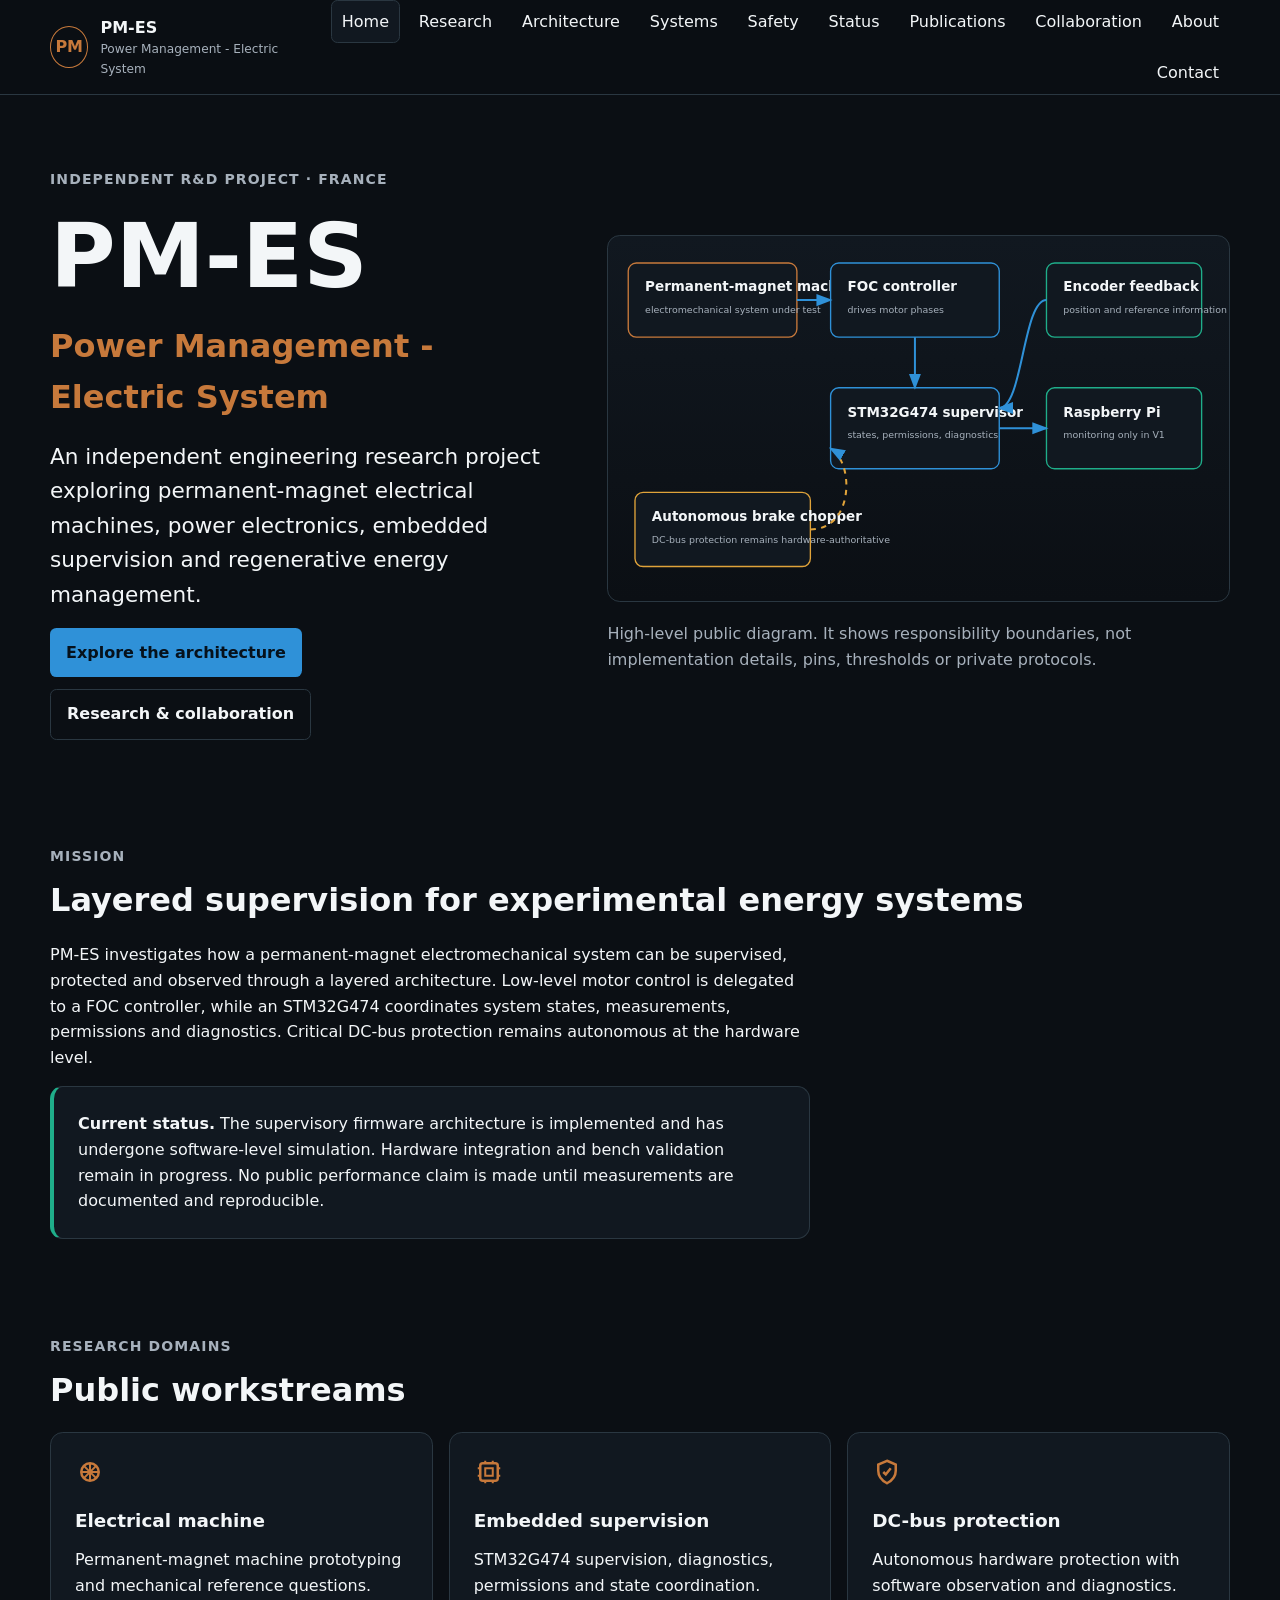
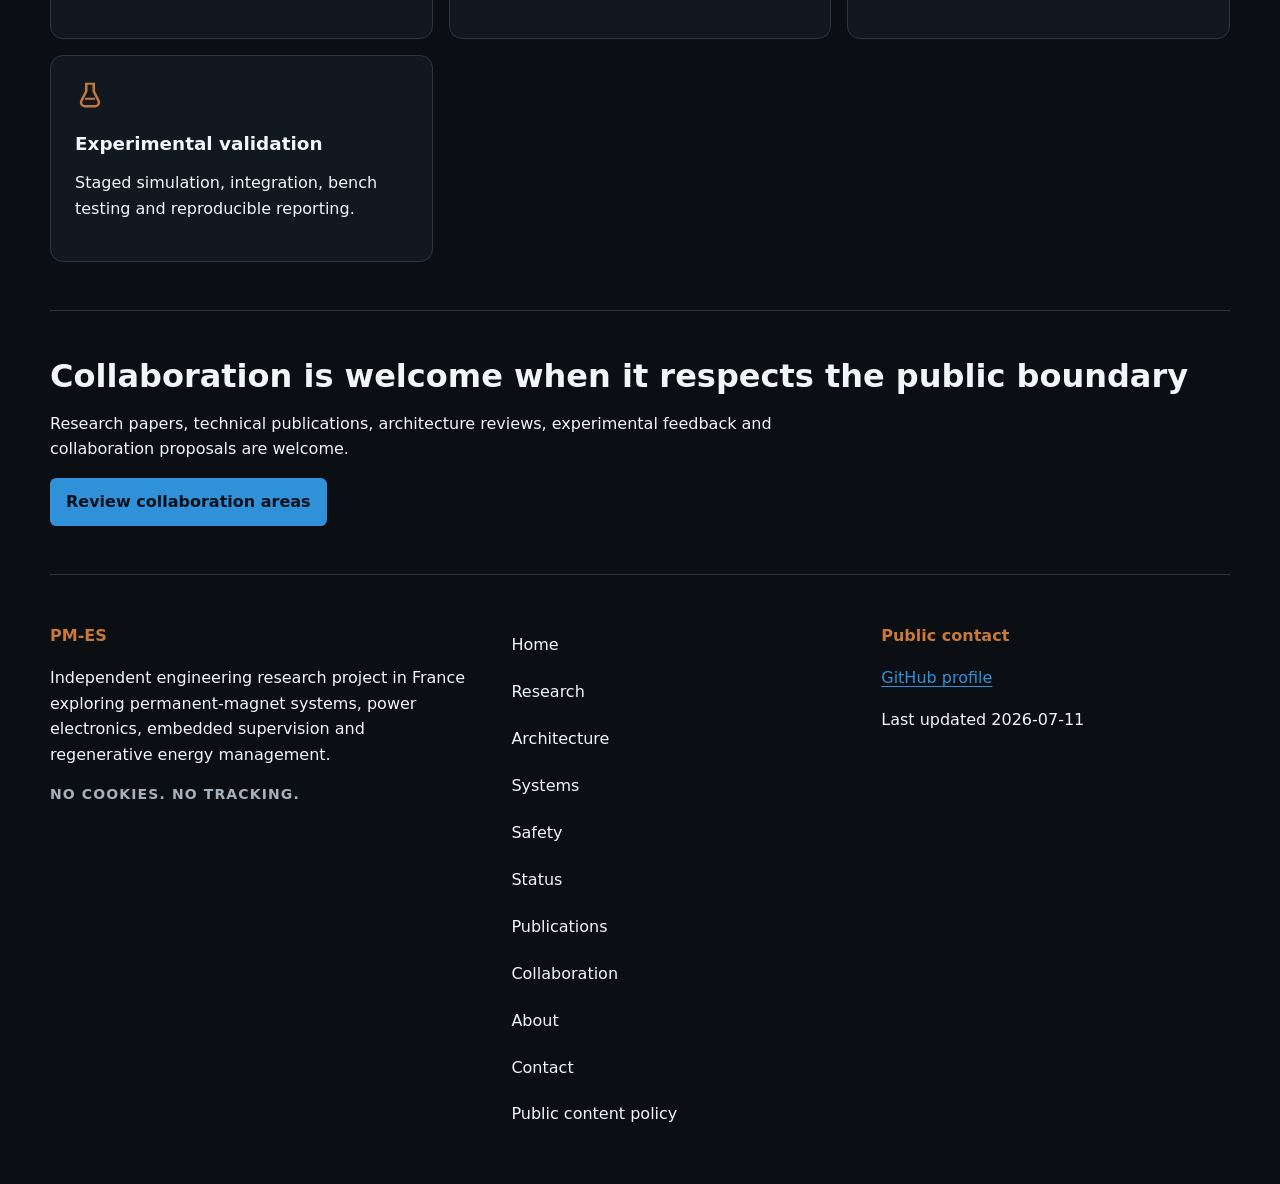
==== index.html @ eeaddd7f "Build public PM-ES website" ====
<!doctype html>
<html lang="en">
  <head>
    <meta charset="utf-8">
    <meta name="viewport" content="width=device-width, initial-scale=1">
    <title>PM-ES | Embedded Energy Research</title>
    <meta name="description" content="PM-ES is an independent R&D project in France exploring permanent-magnet machines, power electronics, embedded supervision and regenerative energy management.">
    <meta name="robots" content="index,follow">
    <link rel="canonical" href="https://juggerknot18.github.io/PM-ES/">
    <meta property="og:type" content="website">
    <meta property="og:site_name" content="PM-ES">
    <meta property="og:title" content="PM-ES | Embedded Energy Research">
    <meta property="og:description" content="PM-ES is an independent R&D project in France exploring permanent-magnet machines, power electronics, embedded supervision and regenerative energy management.">
    <meta property="og:url" content="https://juggerknot18.github.io/PM-ES/">
    <meta name="twitter:card" content="summary">
    <meta name="twitter:title" content="PM-ES | Embedded Energy Research">
    <meta name="twitter:description" content="PM-ES is an independent R&D project in France exploring permanent-magnet machines, power electronics, embedded supervision and regenerative energy management.">
    <meta name="theme-color" content="#0B0F14">
    <link rel="manifest" href="site.webmanifest">
    <link rel="icon" href="favicon.svg" type="image/svg+xml">
    <link rel="stylesheet" href="assets/css/main.css">
    <script type="application/ld+json">
{
  "@context": "https://schema.org",
  "@type": ["Project", "ResearchProject"],
  "name": "PM-ES",
  "alternateName": "Power Management - Electric System",
  "description": "Independent R&D project in France exploring permanent-magnet electrical machines, power electronics, embedded supervision and regenerative energy management.",
  "url": "https://juggerknot18.github.io/PM-ES/",
  "sameAs": ["https://github.com/Juggerknot18/PM-ES"],
  "keywords": [
    "permanent-magnet electrical machines",
    "power electronics",
    "STM32",
    "embedded systems",
    "motor supervision",
    "DC bus protection",
    "regenerative energy"
  ],
  "location": {
    "@type": "Country",
    "name": "France"
  }
}
</script>
  </head>
  <body>
    <a class="skip-link" href="#main-content">Skip to main content</a>
    <header class="site-header">
      <div class="header-inner">
        <a class="brand" href="./" aria-label="PM-ES home">
          <span class="brand-mark" aria-hidden="true">PM</span>
          <span><strong>PM-ES</strong><small>Power Management - Electric System</small></span>
        </a>
        <button class="menu-button" type="button" aria-controls="primary-navigation" aria-expanded="false">
          <span class="menu-lines" aria-hidden="true"></span>
          <span class="visually-hidden">Toggle navigation</span>
        </button>
        <nav id="primary-navigation" class="primary-nav" aria-label="Primary navigation">
          <a href="./" aria-current="page">Home</a>
<a href="research/">Research</a>
<a href="architecture/">Architecture</a>
<a href="systems/">Systems</a>
<a href="safety/">Safety</a>
<a href="status/">Status</a>
<a href="publications/">Publications</a>
<a href="collaboration/">Collaboration</a>
<a href="about/">About</a>
<a href="contact/">Contact</a>
        </nav>
      </div>
    </header>
    <main id="main-content">
      <section class="hero">
      <div class="hero-copy">
        <p class="eyebrow">Independent R&amp;D Project · France</p>
        <h1>PM-ES</h1>
        <p class="subtitle">Power Management - Electric System</p>
        <p class="lead">An independent engineering research project exploring permanent-magnet electrical machines, power electronics, embedded supervision and regenerative energy management.</p>
        <div class="actions">
          <a class="button primary" href="architecture/">Explore the architecture</a>
          <a class="button secondary" href="research/">Research &amp; collaboration</a>
        </div>
      </div>
      <figure class="system-diagram" aria-labelledby="diagram-title" aria-describedby="diagram-desc">
      <svg role="img" viewBox="0 0 920 540" xmlns="http://www.w3.org/2000/svg">
        <title id="diagram-title">PM-ES architecture at a glance</title>
        <desc id="diagram-desc">The FOC controller drives the permanent-magnet machine. The STM32 supervisor exchanges high-level commands with the controller, receives encoder feedback, observes the autonomous brake chopper, and sends monitoring data to the Raspberry Pi.</desc>
        <defs>
          <marker id="arrow" markerWidth="10" markerHeight="10" refX="7" refY="3" orient="auto" markerUnits="strokeWidth">
            <path d="M0,0 L0,6 L8,3 z" fill="#2F91D8"></path>
          </marker>
        </defs>
        <rect x="30" y="40" width="250" height="110" rx="12" class="diagram-box machine"></rect>
        <text x="55" y="82">Permanent-magnet machine</text>
        <text x="55" y="114" class="diagram-note">electromechanical system under test</text>
        <rect x="330" y="40" width="250" height="110" rx="12" class="diagram-box control"></rect>
        <text x="355" y="82">FOC controller</text>
        <text x="355" y="114" class="diagram-note">drives motor phases</text>
        <rect x="330" y="225" width="250" height="120" rx="12" class="diagram-box supervisor"></rect>
        <text x="355" y="268">STM32G474 supervisor</text>
        <text x="355" y="300" class="diagram-note">states, permissions, diagnostics</text>
        <rect x="650" y="225" width="230" height="120" rx="12" class="diagram-box monitor"></rect>
        <text x="675" y="268">Raspberry Pi</text>
        <text x="675" y="300" class="diagram-note">monitoring only in V1</text>
        <rect x="40" y="380" width="260" height="110" rx="12" class="diagram-box safety"></rect>
        <text x="65" y="423">Autonomous brake chopper</text>
        <text x="65" y="455" class="diagram-note">DC-bus protection remains hardware-authoritative</text>
        <rect x="650" y="40" width="230" height="110" rx="12" class="diagram-box sensor"></rect>
        <text x="675" y="82">Encoder feedback</text>
        <text x="675" y="114" class="diagram-note">position and reference information</text>
        <path d="M280 95 H330" class="diagram-line" marker-end="url(#arrow)"></path>
        <path d="M455 150 V225" class="diagram-line" marker-end="url(#arrow)"></path>
        <path d="M580 285 H650" class="diagram-line" marker-end="url(#arrow)"></path>
        <path d="M650 95 C615 95 615 255 580 255" class="diagram-line" marker-end="url(#arrow)"></path>
        <path d="M300 435 C365 435 365 335 330 315" class="diagram-line observed" marker-end="url(#arrow)"></path>
      </svg>
      <figcaption>High-level public diagram. It shows responsibility boundaries, not implementation details, pins, thresholds or private protocols.</figcaption>
    </figure>
    </section>
    <section class="content-band">
      <div class="section-heading">
        <p class="eyebrow">Mission</p>
        <h2>Layered supervision for experimental energy systems</h2>
      </div>
      <p>PM-ES investigates how a permanent-magnet electromechanical system can be supervised, protected and observed through a layered architecture. Low-level motor control is delegated to a FOC controller, while an STM32G474 coordinates system states, measurements, permissions and diagnostics. Critical DC-bus protection remains autonomous at the hardware level.</p>
      <div class="notice status"><strong>Current status.</strong> The supervisory firmware architecture is implemented and has undergone software-level simulation. Hardware integration and bench validation remain in progress. No public performance claim is made until measurements are documented and reproducible.</div>
    </section>
    <section class="content-band">
      <div class="section-heading">
        <p class="eyebrow">Research domains</p>
        <h2>Public workstreams</h2>
      </div>
      <div class="card-grid">
<article class="info-card">
          <svg aria-hidden="true"><use href="assets/icons/sprite.svg#icon-machine"></use></svg>
          <h3>Electrical machine</h3>
          <p>Permanent-magnet machine prototyping and mechanical reference questions.</p>
        </article>
<article class="info-card">
          <svg aria-hidden="true"><use href="assets/icons/sprite.svg#icon-supervision"></use></svg>
          <h3>Embedded supervision</h3>
          <p>STM32G474 supervision, diagnostics, permissions and state coordination.</p>
        </article>
<article class="info-card">
          <svg aria-hidden="true"><use href="assets/icons/sprite.svg#icon-safety"></use></svg>
          <h3>DC-bus protection</h3>
          <p>Autonomous hardware protection with software observation and diagnostics.</p>
        </article>
<article class="info-card">
          <svg aria-hidden="true"><use href="assets/icons/sprite.svg#icon-research"></use></svg>
          <h3>Experimental validation</h3>
          <p>Staged simulation, integration, bench testing and reproducible reporting.</p>
        </article>
</div>
    </section>
    <section class="cta-band">
      <h2>Collaboration is welcome when it respects the public boundary</h2>
      <p>Research papers, technical publications, architecture reviews, experimental feedback and collaboration proposals are welcome.</p>
      <a class="button primary" href="collaboration/">Review collaboration areas</a>
    </section>
    </main>
    <footer class="site-footer">
      <div class="footer-grid">
        <div>
          <p class="footer-title">PM-ES</p>
          <p>Independent engineering research project in France exploring permanent-magnet systems, power electronics, embedded supervision and regenerative energy management.</p>
          <p class="fine-print">No cookies. No tracking.</p>
        </div>
        <nav aria-label="Footer navigation" class="footer-links">
          <a href="./" aria-current="page">Home</a>
<a href="research/">Research</a>
<a href="architecture/">Architecture</a>
<a href="systems/">Systems</a>
<a href="safety/">Safety</a>
<a href="status/">Status</a>
<a href="publications/">Publications</a>
<a href="collaboration/">Collaboration</a>
<a href="about/">About</a>
<a href="contact/">Contact</a>
          <a href="PUBLIC_CONTENT_POLICY.md">Public content policy</a>
        </nav>
        <div>
          <p class="footer-title">Public contact</p>
          <p><a href="https://github.com/Juggerknot18" rel="noopener noreferrer">GitHub profile</a></p>
          <p>Last updated <time datetime="2026-07-11">2026-07-11</time></p>
        </div>
      </div>
    </footer>
    <script src="assets/js/progressive.js" defer></script>
  </body>
</html>
---- assets/css/main.css ----
/* 01. Reset and defaults */
*, *::before, *::after { box-sizing: border-box; }
html { color-scheme: dark; scroll-behavior: smooth; }
body { margin: 0; background: var(--color-bg); color: var(--color-text); font-family: var(--font-sans); line-height: 1.6; }
img, svg { max-width: 100%; }
a { color: var(--color-blue); text-underline-offset: 0.18em; }
a:hover { color: var(--color-emerald); }
table { border-collapse: collapse; width: 100%; }
th, td { text-align: left; vertical-align: top; }
/* 02. Design tokens */
:root {
  --color-bg: #0B0F14;
  --color-surface: #111820;
  --color-elevated: #16212B;
  --color-border: #2A3741;
  --color-text: #F3F6F8;
  --color-muted: #A7B1BC;
  --color-blue: #2F91D8;
  --color-emerald: #1FAE8A;
  --color-copper: #C7793B;
  --color-warning: #E0A33A;
  --color-critical: #E15C5C;
  --font-sans: ui-sans-serif, system-ui, -apple-system, BlinkMacSystemFont, "Segoe UI", sans-serif;
  --font-mono: ui-monospace, "SFMono-Regular", Consolas, "Liberation Mono", monospace;
  --content-max: 1180px;
  --reading-max: 760px;
  --space-1: 0.25rem;
  --space-2: 0.5rem;
  --space-3: 0.75rem;
  --space-4: 1rem;
  --space-6: 1.5rem;
  --space-8: 2rem;
  --space-12: 3rem;
  --space-16: 4rem;
  --radius-sm: 0.4rem;
  --radius-md: 0.8rem;
}
/* 03. Typography */
h1, h2, h3 { line-height: 1.1; margin: 0 0 var(--space-4); letter-spacing: 0; }
h1 { font-size: clamp(2rem, 4vw, 3.5rem); font-weight: 700; }
.hero h1 { font-size: clamp(2.6rem, 7vw, 6rem); font-weight: 750; }
h2 { font-size: clamp(1.45rem, 2.5vw, 2.2rem); font-weight: 680; }
h3 { font-size: 1.15rem; font-weight: 650; }
p { margin: 0 0 var(--space-4); max-width: var(--reading-max); }
.lead { font-size: clamp(1.08rem, 1.8vw, 1.35rem); color: var(--color-text); }
.subtitle { font-size: clamp(1.25rem, 3vw, 2rem); color: var(--color-copper); font-weight: 650; }
.eyebrow, .meta, .fine-print { color: var(--color-muted); font-size: 0.875rem; font-weight: 650; letter-spacing: 0.08em; text-transform: uppercase; }
/* 04. Layout */
.site-header { position: sticky; top: 0; z-index: 20; background: rgba(11, 15, 20, 0.96); border-bottom: 1px solid var(--color-border); }
.header-inner, .footer-grid, main > section { width: min(calc(100% - 2rem), var(--content-max)); margin-inline: auto; }
.header-inner { min-height: 76px; display: flex; align-items: center; justify-content: space-between; gap: var(--space-4); }
.hero { min-height: 78vh; display: grid; grid-template-columns: minmax(0, 0.9fr) minmax(360px, 1.1fr); align-items: center; gap: var(--space-12); padding-block: var(--space-16) var(--space-12); }
.page-hero, .content-band, .cta-band { padding-block: var(--space-12); }
.page-hero { border-bottom: 1px solid var(--color-border); }
.section-heading { margin-bottom: var(--space-6); }
.card-grid, .workstream-list { display: grid; grid-template-columns: repeat(3, minmax(0, 1fr)); gap: var(--space-4); }
.workstream-list { grid-template-columns: repeat(2, minmax(0, 1fr)); }
.related-links { display: flex; flex-wrap: wrap; gap: var(--space-3); align-items: center; border-top: 1px solid var(--color-border); }
.related-links h2 { flex-basis: 100%; }
.footer-grid { display: grid; grid-template-columns: 1.2fr 1fr 1fr; gap: var(--space-8); padding-block: var(--space-12); }
/* 05. Navigation */
.brand { display: inline-flex; align-items: center; gap: var(--space-3); color: var(--color-text); text-decoration: none; min-width: 190px; }
.brand small { display: block; color: var(--color-muted); font-size: 0.76rem; }
.brand-mark { display: grid; place-items: center; width: 42px; height: 42px; border: 1px solid var(--color-copper); color: var(--color-copper); border-radius: 50%; font-weight: 800; }
.primary-nav { display: flex; flex-wrap: wrap; justify-content: flex-end; gap: var(--space-2); }
.primary-nav a, .footer-links a, .related-links a { color: var(--color-text); text-decoration: none; border: 1px solid transparent; border-radius: var(--radius-sm); padding: 0.48rem 0.62rem; }
.primary-nav a:hover, .primary-nav a[aria-current="page"], .footer-links a:hover, .related-links a:hover { border-color: var(--color-border); background: var(--color-surface); }
.menu-button { display: none; min-width: 44px; min-height: 44px; border: 1px solid var(--color-border); border-radius: var(--radius-sm); background: var(--color-surface); color: var(--color-text); }
.menu-lines, .menu-lines::before, .menu-lines::after { display: block; width: 20px; height: 2px; background: currentColor; margin-inline: auto; content: ""; }
.menu-lines::before { transform: translateY(-6px); }
.menu-lines::after { transform: translateY(4px); }
.footer-links { display: grid; gap: var(--space-1); }
/* 06. Components */
.button { display: inline-flex; align-items: center; justify-content: center; min-height: 44px; padding: 0.72rem 1rem; border-radius: var(--radius-sm); font-weight: 700; text-decoration: none; }
.button.primary { background: var(--color-blue); color: #06111b; }
.button.secondary { border: 1px solid var(--color-border); color: var(--color-text); }
.actions { display: flex; flex-wrap: wrap; gap: var(--space-3); }
.info-card, .workstream-list article, .notice { border: 1px solid var(--color-border); background: var(--color-surface); border-radius: var(--radius-md); padding: var(--space-6); }
.info-card svg { width: 30px; height: 30px; color: var(--color-copper); margin-bottom: var(--space-4); }
.notice { max-width: var(--reading-max); }
.notice.status { border-left: 4px solid var(--color-emerald); }
.notice.caution { border-left: 4px solid var(--color-warning); }
.notice.info { border-left: 4px solid var(--color-blue); }
.cta-band { border-block: 1px solid var(--color-border); }
.check-list { padding-left: 1.2rem; max-width: var(--reading-max); }
.check-list li { margin-bottom: var(--space-2); }
.two-column { columns: 2; column-gap: var(--space-8); }
.table-wrap { overflow-x: auto; border: 1px solid var(--color-border); border-radius: var(--radius-md); background: var(--color-surface); }
caption { text-align: left; padding: var(--space-4); color: var(--color-muted); font-weight: 650; }
th, td { padding: var(--space-3) var(--space-4); border-top: 1px solid var(--color-border); }
th { color: var(--color-text); background: var(--color-elevated); }
.contact-link { max-width: none; }
.footer-title { font-weight: 750; color: var(--color-copper); }
/* 07. Page-specific patterns */
.system-diagram { margin: 0; }
.system-diagram svg { width: 100%; height: auto; min-height: 320px; border: 1px solid var(--color-border); border-radius: var(--radius-md); background: linear-gradient(180deg, var(--color-surface), var(--color-bg)); }
.diagram-box { fill: #111820; stroke-width: 2; }
.machine { stroke: var(--color-copper); }
.control, .supervisor { stroke: var(--color-blue); }
.monitor, .sensor { stroke: var(--color-emerald); }
.safety { stroke: var(--color-warning); }
.diagram-line { fill: none; stroke: var(--color-blue); stroke-width: 3; }
.diagram-line.observed { stroke: var(--color-warning); stroke-dasharray: 8 8; }
.system-diagram text { fill: var(--color-text); font: 700 20px var(--font-sans); }
.system-diagram .diagram-note { fill: var(--color-muted); font: 500 14px var(--font-sans); }
.system-diagram figcaption { color: var(--color-muted); margin-top: var(--space-3); }
/* 08. Utilities */
.skip-link { position: absolute; left: 1rem; top: 1rem; transform: translateY(-150%); background: var(--color-blue); color: #06111b; padding: 0.7rem 1rem; border-radius: var(--radius-sm); z-index: 50; }
.skip-link:focus { transform: translateY(0); }
.visually-hidden { position: absolute; width: 1px; height: 1px; padding: 0; margin: -1px; overflow: hidden; clip: rect(0, 0, 0, 0); white-space: nowrap; border: 0; }
/* 09. Accessibility */
:focus-visible { outline: 3px solid var(--color-blue); outline-offset: 3px; }
@media (prefers-reduced-motion: reduce) {
  *, *::before, *::after { animation-duration: 0.01ms !important; animation-iteration-count: 1 !important; scroll-behavior: auto !important; transition-duration: 0.01ms !important; }
}
@media (max-width: 860px) {
  .header-inner { align-items: flex-start; padding-block: var(--space-3); }
  .menu-button { display: inline-grid; place-items: center; }
  .primary-nav { flex-basis: 100%; order: 3; justify-content: flex-start; }
  .js .primary-nav { display: none; }
  .js .primary-nav.is-open { display: flex; }
  .hero, .card-grid, .workstream-list, .footer-grid { grid-template-columns: 1fr; }
  .hero { min-height: auto; }
  .two-column { columns: 1; }
}
@media (max-width: 420px) {
  .header-inner, .footer-grid, main > section { width: min(calc(100% - 1rem), var(--content-max)); }
  .primary-nav a, .related-links a { width: 100%; }
  th, td { padding: var(--space-2); }
}
/* 10. Print */
@media print {
  body { background: #fff; color: #111; }
  .site-header, .site-footer, .menu-button, .skip-link, .actions { display: none; }
  a { color: #111; }
  .page-hero, .content-band, .cta-band { padding-block: 1rem; }
}
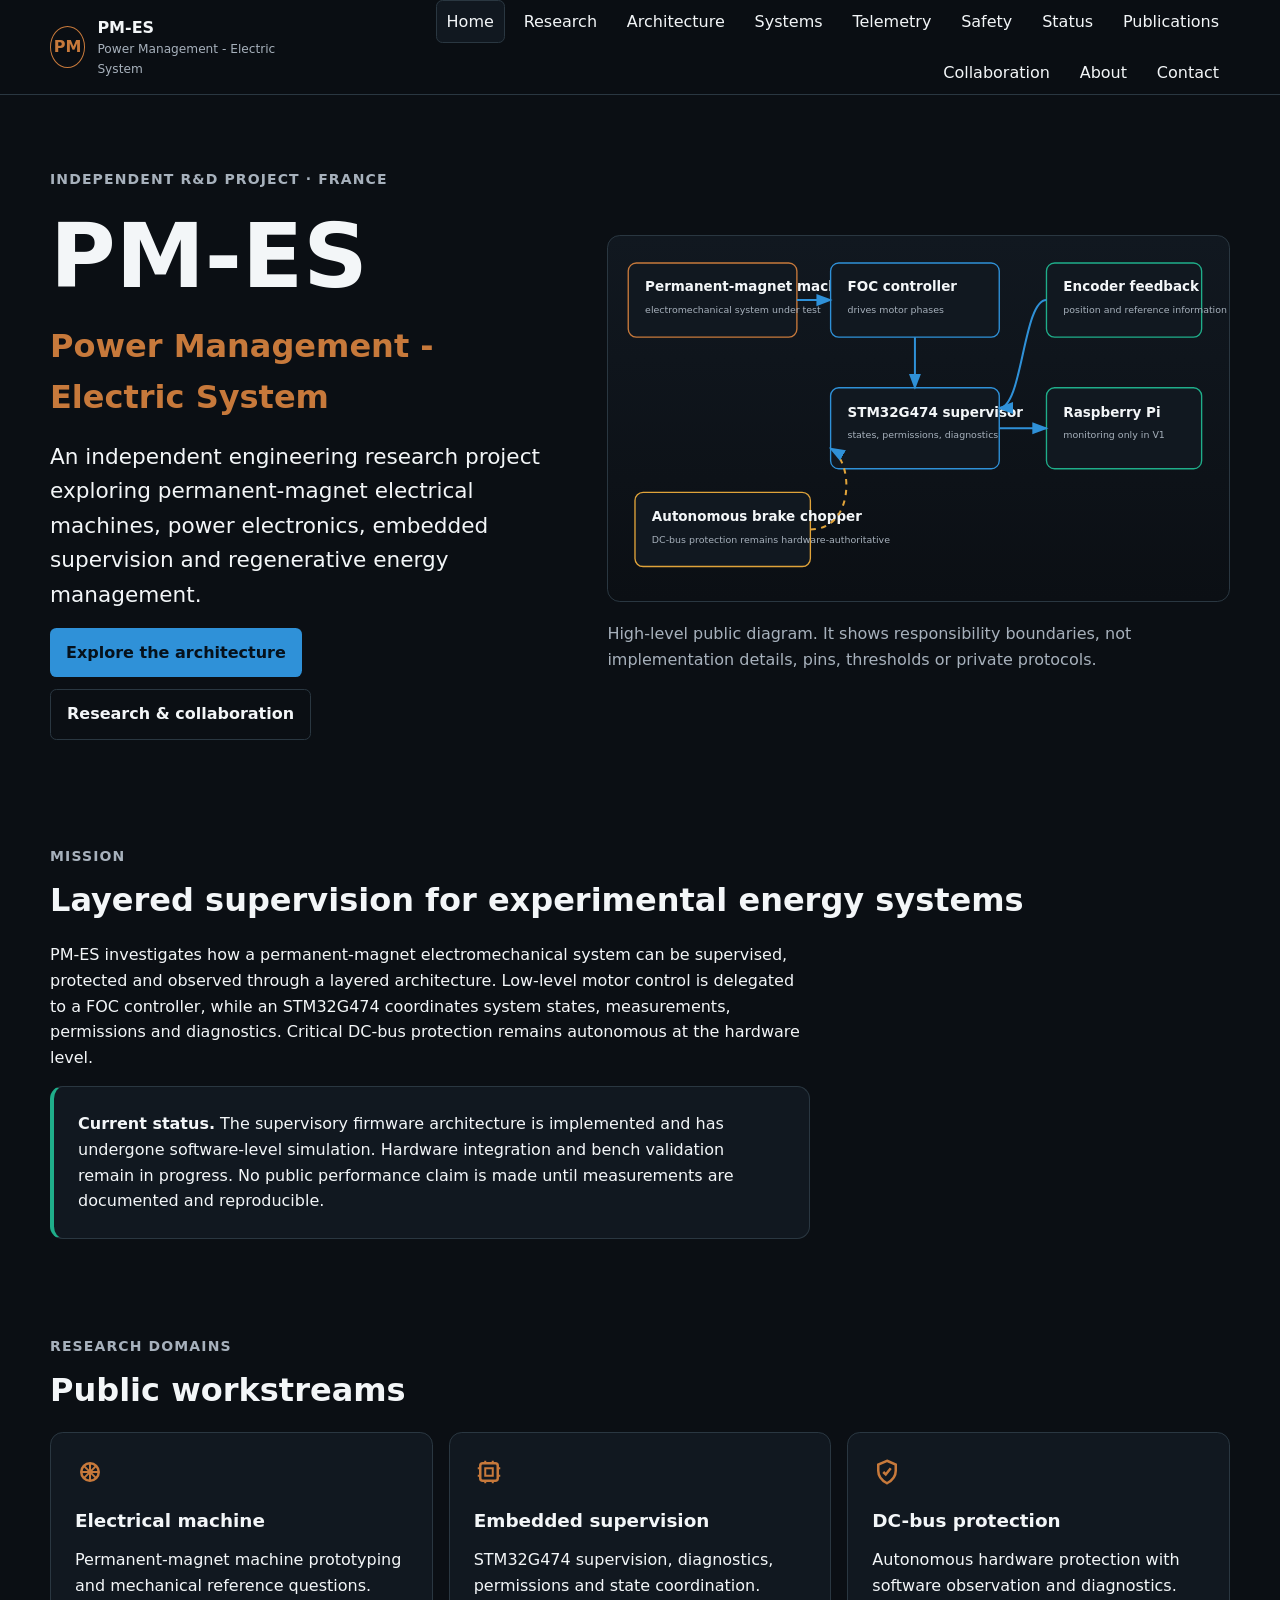
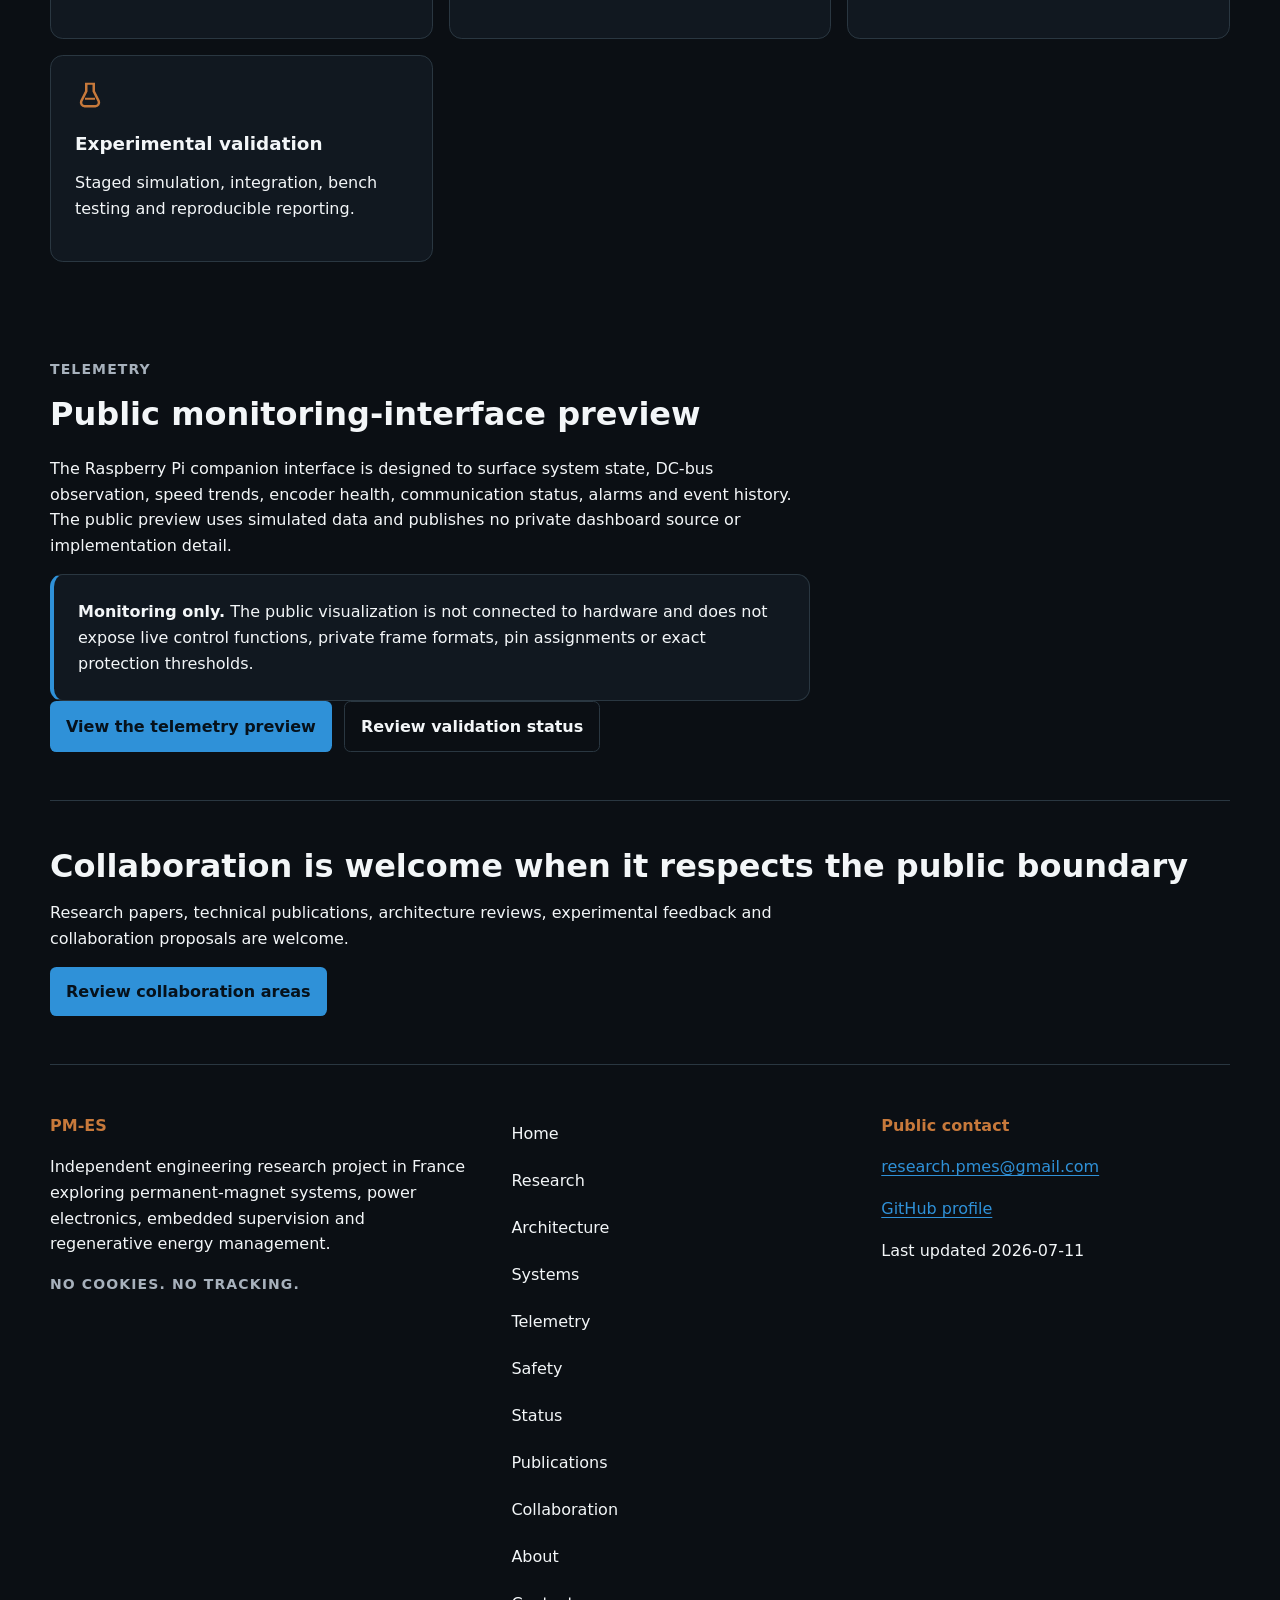
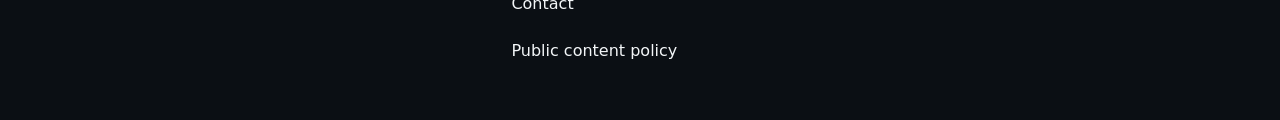
==== commit 0d576f95: "Link telemetry preview from home page" ====
--- a/index.html
+++ b/index.html
@@ -12,9 +12,17 @@
     <meta property="og:title" content="PM-ES | Embedded Energy Research">
     <meta property="og:description" content="PM-ES is an independent R&D project in France exploring permanent-magnet machines, power electronics, embedded supervision and regenerative energy management.">
     <meta property="og:url" content="https://juggerknot18.github.io/PM-ES/">
-    <meta name="twitter:card" content="summary">
+    <meta property="og:image" content="https://juggerknot18.github.io/PM-ES/assets/img/pm-es-social-card.png">
+    <meta property="og:image:secure_url" content="https://juggerknot18.github.io/PM-ES/assets/img/pm-es-social-card.png">
+    <meta property="og:image:type" content="image/png">
+    <meta property="og:image:width" content="1200">
+    <meta property="og:image:height" content="630">
+    <meta property="og:image:alt" content="PM-ES social preview card with a dark technical architecture motif.">
+    <meta name="twitter:card" content="summary_large_image">
     <meta name="twitter:title" content="PM-ES | Embedded Energy Research">
     <meta name="twitter:description" content="PM-ES is an independent R&D project in France exploring permanent-magnet machines, power electronics, embedded supervision and regenerative energy management.">
+    <meta name="twitter:image" content="https://juggerknot18.github.io/PM-ES/assets/img/pm-es-social-card.png">
+    <meta name="twitter:image:alt" content="PM-ES social preview card with a dark technical architecture motif.">
     <meta name="theme-color" content="#0B0F14">
     <link rel="manifest" href="site.webmanifest">
     <link rel="icon" href="favicon.svg" type="image/svg+xml">
@@ -35,14 +43,16 @@
     "embedded systems",
     "motor supervision",
     "DC bus protection",
-    "regenerative energy"
+    "regenerative energy",
+    "telemetry",
+    "Raspberry Pi monitoring"
   ],
   "location": {
     "@type": "Country",
     "name": "France"
   }
 }
-</script>
+    </script>
   </head>
   <body>
     <a class="skip-link" href="#main-content">Skip to main content</a>
@@ -58,107 +68,124 @@
         </button>
         <nav id="primary-navigation" class="primary-nav" aria-label="Primary navigation">
           <a href="./" aria-current="page">Home</a>
-<a href="research/">Research</a>
-<a href="architecture/">Architecture</a>
-<a href="systems/">Systems</a>
-<a href="safety/">Safety</a>
-<a href="status/">Status</a>
-<a href="publications/">Publications</a>
-<a href="collaboration/">Collaboration</a>
-<a href="about/">About</a>
-<a href="contact/">Contact</a>
+          <a href="research/">Research</a>
+          <a href="architecture/">Architecture</a>
+          <a href="systems/">Systems</a>
+          <a href="telemetry/">Telemetry</a>
+          <a href="safety/">Safety</a>
+          <a href="status/">Status</a>
+          <a href="publications/">Publications</a>
+          <a href="collaboration/">Collaboration</a>
+          <a href="about/">About</a>
+          <a href="contact/">Contact</a>
         </nav>
       </div>
     </header>
     <main id="main-content">
       <section class="hero">
-      <div class="hero-copy">
-        <p class="eyebrow">Independent R&amp;D Project · France</p>
-        <h1>PM-ES</h1>
-        <p class="subtitle">Power Management - Electric System</p>
-        <p class="lead">An independent engineering research project exploring permanent-magnet electrical machines, power electronics, embedded supervision and regenerative energy management.</p>
+        <div class="hero-copy">
+          <p class="eyebrow">Independent R&amp;D Project · France</p>
+          <h1>PM-ES</h1>
+          <p class="subtitle">Power Management - Electric System</p>
+          <p class="lead">An independent engineering research project exploring permanent-magnet electrical machines, power electronics, embedded supervision and regenerative energy management.</p>
+          <div class="actions">
+            <a class="button primary" href="architecture/">Explore the architecture</a>
+            <a class="button secondary" href="research/">Research &amp; collaboration</a>
+          </div>
+        </div>
+        <figure class="system-diagram" aria-labelledby="diagram-title" aria-describedby="diagram-desc">
+          <svg role="img" viewBox="0 0 920 540" xmlns="http://www.w3.org/2000/svg">
+            <title id="diagram-title">PM-ES architecture at a glance</title>
+            <desc id="diagram-desc">The FOC controller drives the permanent-magnet machine. The STM32 supervisor exchanges high-level commands with the controller, receives encoder feedback, observes the autonomous brake chopper, and sends monitoring data to the Raspberry Pi.</desc>
+            <defs>
+              <marker id="arrow" markerWidth="10" markerHeight="10" refX="7" refY="3" orient="auto" markerUnits="strokeWidth">
+                <path d="M0,0 L0,6 L8,3 z" fill="#2F91D8"></path>
+              </marker>
+            </defs>
+            <rect x="30" y="40" width="250" height="110" rx="12" class="diagram-box machine"></rect>
+            <text x="55" y="82">Permanent-magnet machine</text>
+            <text x="55" y="114" class="diagram-note">electromechanical system under test</text>
+            <rect x="330" y="40" width="250" height="110" rx="12" class="diagram-box control"></rect>
+            <text x="355" y="82">FOC controller</text>
+            <text x="355" y="114" class="diagram-note">drives motor phases</text>
+            <rect x="330" y="225" width="250" height="120" rx="12" class="diagram-box supervisor"></rect>
+            <text x="355" y="268">STM32G474 supervisor</text>
+            <text x="355" y="300" class="diagram-note">states, permissions, diagnostics</text>
+            <rect x="650" y="225" width="230" height="120" rx="12" class="diagram-box monitor"></rect>
+            <text x="675" y="268">Raspberry Pi</text>
+            <text x="675" y="300" class="diagram-note">monitoring only in V1</text>
+            <rect x="40" y="380" width="260" height="110" rx="12" class="diagram-box safety"></rect>
+            <text x="65" y="423">Autonomous brake chopper</text>
+            <text x="65" y="455" class="diagram-note">DC-bus protection remains hardware-authoritative</text>
+            <rect x="650" y="40" width="230" height="110" rx="12" class="diagram-box sensor"></rect>
+            <text x="675" y="82">Encoder feedback</text>
+            <text x="675" y="114" class="diagram-note">position and reference information</text>
+            <path d="M280 95 H330" class="diagram-line" marker-end="url(#arrow)"></path>
+            <path d="M455 150 V225" class="diagram-line" marker-end="url(#arrow)"></path>
+            <path d="M580 285 H650" class="diagram-line" marker-end="url(#arrow)"></path>
+            <path d="M650 95 C615 95 615 255 580 255" class="diagram-line" marker-end="url(#arrow)"></path>
+            <path d="M300 435 C365 435 365 335 330 315" class="diagram-line observed" marker-end="url(#arrow)"></path>
+          </svg>
+          <figcaption>High-level public diagram. It shows responsibility boundaries, not implementation details, pins, thresholds or private protocols.</figcaption>
+        </figure>
+      </section>
+
+      <section class="content-band">
+        <div class="section-heading">
+          <p class="eyebrow">Mission</p>
+          <h2>Layered supervision for experimental energy systems</h2>
+        </div>
+        <p>PM-ES investigates how a permanent-magnet electromechanical system can be supervised, protected and observed through a layered architecture. Low-level motor control is delegated to a FOC controller, while an STM32G474 coordinates system states, measurements, permissions and diagnostics. Critical DC-bus protection remains autonomous at the hardware level.</p>
+        <div class="notice status"><strong>Current status.</strong> The supervisory firmware architecture is implemented and has undergone software-level simulation. Hardware integration and bench validation remain in progress. No public performance claim is made until measurements are documented and reproducible.</div>
+      </section>
+
+      <section class="content-band">
+        <div class="section-heading">
+          <p class="eyebrow">Research domains</p>
+          <h2>Public workstreams</h2>
+        </div>
+        <div class="card-grid">
+          <article class="info-card">
+            <svg aria-hidden="true"><use href="assets/icons/sprite.svg#icon-machine"></use></svg>
+            <h3>Electrical machine</h3>
+            <p>Permanent-magnet machine prototyping and mechanical reference questions.</p>
+          </article>
+          <article class="info-card">
+            <svg aria-hidden="true"><use href="assets/icons/sprite.svg#icon-supervision"></use></svg>
+            <h3>Embedded supervision</h3>
+            <p>STM32G474 supervision, diagnostics, permissions and state coordination.</p>
+          </article>
+          <article class="info-card">
+            <svg aria-hidden="true"><use href="assets/icons/sprite.svg#icon-safety"></use></svg>
+            <h3>DC-bus protection</h3>
+            <p>Autonomous hardware protection with software observation and diagnostics.</p>
+          </article>
+          <article class="info-card">
+            <svg aria-hidden="true"><use href="assets/icons/sprite.svg#icon-research"></use></svg>
+            <h3>Experimental validation</h3>
+            <p>Staged simulation, integration, bench testing and reproducible reporting.</p>
+          </article>
+        </div>
+      </section>
+
+      <section class="content-band">
+        <div class="section-heading">
+          <p class="eyebrow">Telemetry</p>
+          <h2>Public monitoring-interface preview</h2>
+        </div>
+        <p>The Raspberry Pi companion interface is designed to surface system state, DC-bus observation, speed trends, encoder health, communication status, alarms and event history. The public preview uses simulated data and publishes no private dashboard source or implementation detail.</p>
+        <div class="notice info"><strong>Monitoring only.</strong> The public visualization is not connected to hardware and does not expose live control functions, private frame formats, pin assignments or exact protection thresholds.</div>
         <div class="actions">
-          <a class="button primary" href="architecture/">Explore the architecture</a>
-          <a class="button secondary" href="research/">Research &amp; collaboration</a>
-        </div>
-      </div>
-      <figure class="system-diagram" aria-labelledby="diagram-title" aria-describedby="diagram-desc">
-      <svg role="img" viewBox="0 0 920 540" xmlns="http://www.w3.org/2000/svg">
-        <title id="diagram-title">PM-ES architecture at a glance</title>
-        <desc id="diagram-desc">The FOC controller drives the permanent-magnet machine. The STM32 supervisor exchanges high-level commands with the controller, receives encoder feedback, observes the autonomous brake chopper, and sends monitoring data to the Raspberry Pi.</desc>
-        <defs>
-          <marker id="arrow" markerWidth="10" markerHeight="10" refX="7" refY="3" orient="auto" markerUnits="strokeWidth">
-            <path d="M0,0 L0,6 L8,3 z" fill="#2F91D8"></path>
-          </marker>
-        </defs>
-        <rect x="30" y="40" width="250" height="110" rx="12" class="diagram-box machine"></rect>
-        <text x="55" y="82">Permanent-magnet machine</text>
-        <text x="55" y="114" class="diagram-note">electromechanical system under test</text>
-        <rect x="330" y="40" width="250" height="110" rx="12" class="diagram-box control"></rect>
-        <text x="355" y="82">FOC controller</text>
-        <text x="355" y="114" class="diagram-note">drives motor phases</text>
-        <rect x="330" y="225" width="250" height="120" rx="12" class="diagram-box supervisor"></rect>
-        <text x="355" y="268">STM32G474 supervisor</text>
-        <text x="355" y="300" class="diagram-note">states, permissions, diagnostics</text>
-        <rect x="650" y="225" width="230" height="120" rx="12" class="diagram-box monitor"></rect>
-        <text x="675" y="268">Raspberry Pi</text>
-        <text x="675" y="300" class="diagram-note">monitoring only in V1</text>
-        <rect x="40" y="380" width="260" height="110" rx="12" class="diagram-box safety"></rect>
-        <text x="65" y="423">Autonomous brake chopper</text>
-        <text x="65" y="455" class="diagram-note">DC-bus protection remains hardware-authoritative</text>
-        <rect x="650" y="40" width="230" height="110" rx="12" class="diagram-box sensor"></rect>
-        <text x="675" y="82">Encoder feedback</text>
-        <text x="675" y="114" class="diagram-note">position and reference information</text>
-        <path d="M280 95 H330" class="diagram-line" marker-end="url(#arrow)"></path>
-        <path d="M455 150 V225" class="diagram-line" marker-end="url(#arrow)"></path>
-        <path d="M580 285 H650" class="diagram-line" marker-end="url(#arrow)"></path>
-        <path d="M650 95 C615 95 615 255 580 255" class="diagram-line" marker-end="url(#arrow)"></path>
-        <path d="M300 435 C365 435 365 335 330 315" class="diagram-line observed" marker-end="url(#arrow)"></path>
-      </svg>
-      <figcaption>High-level public diagram. It shows responsibility boundaries, not implementation details, pins, thresholds or private protocols.</figcaption>
-    </figure>
-    </section>
-    <section class="content-band">
-      <div class="section-heading">
-        <p class="eyebrow">Mission</p>
-        <h2>Layered supervision for experimental energy systems</h2>
-      </div>
-      <p>PM-ES investigates how a permanent-magnet electromechanical system can be supervised, protected and observed through a layered architecture. Low-level motor control is delegated to a FOC controller, while an STM32G474 coordinates system states, measurements, permissions and diagnostics. Critical DC-bus protection remains autonomous at the hardware level.</p>
-      <div class="notice status"><strong>Current status.</strong> The supervisory firmware architecture is implemented and has undergone software-level simulation. Hardware integration and bench validation remain in progress. No public performance claim is made until measurements are documented and reproducible.</div>
-    </section>
-    <section class="content-band">
-      <div class="section-heading">
-        <p class="eyebrow">Research domains</p>
-        <h2>Public workstreams</h2>
-      </div>
-      <div class="card-grid">
-<article class="info-card">
-          <svg aria-hidden="true"><use href="assets/icons/sprite.svg#icon-machine"></use></svg>
-          <h3>Electrical machine</h3>
-          <p>Permanent-magnet machine prototyping and mechanical reference questions.</p>
-        </article>
-<article class="info-card">
-          <svg aria-hidden="true"><use href="assets/icons/sprite.svg#icon-supervision"></use></svg>
-          <h3>Embedded supervision</h3>
-          <p>STM32G474 supervision, diagnostics, permissions and state coordination.</p>
-        </article>
-<article class="info-card">
-          <svg aria-hidden="true"><use href="assets/icons/sprite.svg#icon-safety"></use></svg>
-          <h3>DC-bus protection</h3>
-          <p>Autonomous hardware protection with software observation and diagnostics.</p>
-        </article>
-<article class="info-card">
-          <svg aria-hidden="true"><use href="assets/icons/sprite.svg#icon-research"></use></svg>
-          <h3>Experimental validation</h3>
-          <p>Staged simulation, integration, bench testing and reproducible reporting.</p>
-        </article>
-</div>
-    </section>
-    <section class="cta-band">
-      <h2>Collaboration is welcome when it respects the public boundary</h2>
-      <p>Research papers, technical publications, architecture reviews, experimental feedback and collaboration proposals are welcome.</p>
-      <a class="button primary" href="collaboration/">Review collaboration areas</a>
-    </section>
+          <a class="button primary" href="telemetry/">View the telemetry preview</a>
+          <a class="button secondary" href="status/">Review validation status</a>
+        </div>
+      </section>
+
+      <section class="cta-band">
+        <h2>Collaboration is welcome when it respects the public boundary</h2>
+        <p>Research papers, technical publications, architecture reviews, experimental feedback and collaboration proposals are welcome.</p>
+        <a class="button primary" href="collaboration/">Review collaboration areas</a>
+      </section>
     </main>
     <footer class="site-footer">
       <div class="footer-grid">
@@ -169,19 +196,21 @@
         </div>
         <nav aria-label="Footer navigation" class="footer-links">
           <a href="./" aria-current="page">Home</a>
-<a href="research/">Research</a>
-<a href="architecture/">Architecture</a>
-<a href="systems/">Systems</a>
-<a href="safety/">Safety</a>
-<a href="status/">Status</a>
-<a href="publications/">Publications</a>
-<a href="collaboration/">Collaboration</a>
-<a href="about/">About</a>
-<a href="contact/">Contact</a>
-          <a href="PUBLIC_CONTENT_POLICY.md">Public content policy</a>
+          <a href="research/">Research</a>
+          <a href="architecture/">Architecture</a>
+          <a href="systems/">Systems</a>
+          <a href="telemetry/">Telemetry</a>
+          <a href="safety/">Safety</a>
+          <a href="status/">Status</a>
+          <a href="publications/">Publications</a>
+          <a href="collaboration/">Collaboration</a>
+          <a href="about/">About</a>
+          <a href="contact/">Contact</a>
+          <a href="policy/">Public content policy</a>
         </nav>
         <div>
           <p class="footer-title">Public contact</p>
+          <p><a href="mailto:research.pmes@gmail.com">research.pmes@gmail.com</a></p>
           <p><a href="https://github.com/Juggerknot18" rel="noopener noreferrer">GitHub profile</a></p>
           <p>Last updated <time datetime="2026-07-11">2026-07-11</time></p>
         </div>
